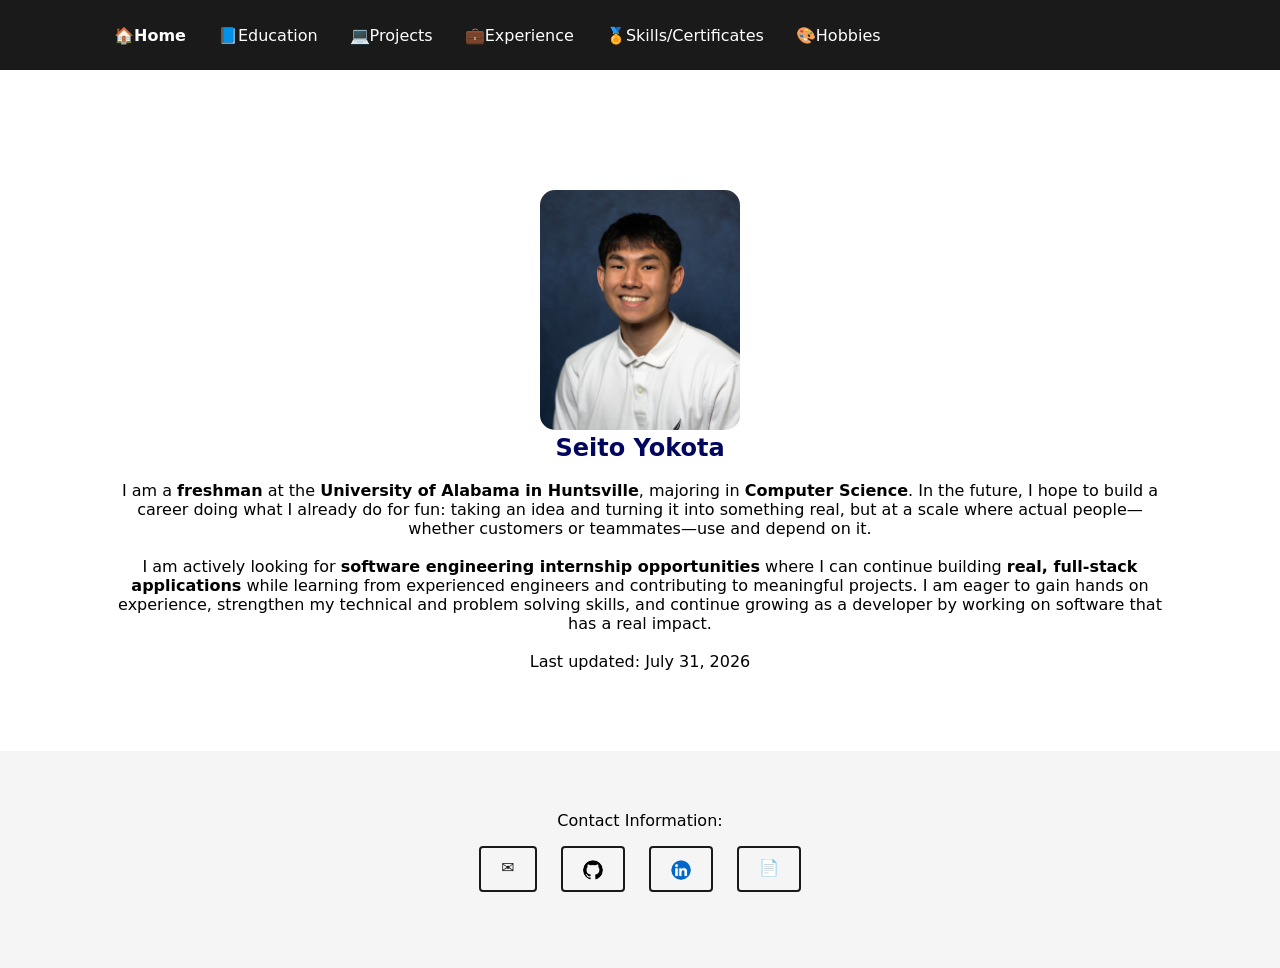
==== index.html @ 11d1aedc "Add JavaScript tag" ====
<!DOCTYPE html>
<html lang="en">
<head>
  <meta charset="UTF-8">
  <meta name="viewport" content="width=device-width, initial-scale=1.0">
  <title>Seito Yokota — Portfolio</title>
  <link rel="stylesheet" href="style.css">
  <link rel="icon" type="image/png" href="logo.png">
  <script src="script.js" defer></script>
</head>
<body>
  <header>
    <nav>
      <ul class="nav-links">
		<li><a href="index.html" style="font-weight: bold;">🏠Home</a></li>
        <li><a href="education.html">📘Education</a></li>
        <li><a href="projects.html">💻Projects</a></li>
        <li><a href="experience.html">💼Experience</a></li>
		    <li><a href="skills_certificates.html">🏅Skills/Certificates</a></li>
        <li><a href="hobbies.html">🎨Hobbies</a></li>
      </ul>
    </nav>
  </header>
 
  <main>
    <section id="home" class="hero">
	  <img src="Seito_Edited_compressed.jpg" alt="Professional headshot" width="200" height="240">
      <h1 style="color: #02075D">Seito Yokota</h1>
	  <br>
	  <p>I am a <b>freshman</b> at the <b>University of Alabama in Huntsville</b>, majoring in <b>Computer Science</b>. In the future, I hope to build a career doing what I already do for fun: taking an idea and turning it into something real, but at a scale where actual people—whether customers or teammates—use and depend on it.</p>
	  <br>
	  <p>I am actively looking for <b>software engineering internship opportunities</b> where I can continue building <b>real, full-stack applications</b> while learning from experienced engineers and contributing to meaningful projects. I am eager to gain hands on experience, strengthen my technical and problem solving skills, and continue growing as a developer by working on software that has a real impact.</p>
    <br>
    <p>Last updated: July 31, 2026</p>
    </section>
  </main>
  <footer id="contact">
    <p>Contact Information:</p>
    <div class="contact-links">
      <a href="mailto:seitoyokota15@icloud.com" target="_blank" class="btn-outline">✉️</a>
      <a href="https://github.com/seitoyokota" target="_blank" class="btn-outline"><img src="github.png" height="20" width="20" style="display: block; margin-top: 2px; margin-left: auto; margin-right: auto;"></a>
      <a href="https://www.linkedin.com/in/seito-yokota-b33b313a9/?lipi=urn%3Ali%3Apage%3Ad_flagship3_profile_view_base_contact_details%3BbzJiLSJiQAKnu9LNYkko7g%3D%3D" target="_blank" class="btn-outline"><img src="linkedin.png" height="20" width="20" style="display: block; margin-top: 2px; margin-left: auto; margin-right: auto;"></a>
      <a href="resume.pdf" target="_blank" class="btn-outline">📄</a>
    </div>
  </footer>
</body>
</html>
---- style.css ----
* {
  margin: 0;
  padding: 0;
  box-sizing: border-box;
}
a {
  color: black;
}
body {
  font-family: system-ui, sans-serif;
  padding-top: 70px;
}

header {
  position: fixed;
  top: 0;
  left: 0;
  width: 100%;
  height: 70px;
  background-color: #1a1a1a;
  z-index: 1000;
}

nav {
  display: flex;
  align-items: center;
  justify-content: space-between;
  height: 100%;
  max-width: 1100px;
  margin: 0 auto;
  padding: 0 24px;
}

.logo {
  color: #fff;
  font-size: 1.4rem;
  text-decoration: none;
  font-weight: 700;
}

.nav-links {
  display: flex;
  list-style: none;
  gap: 32px;
}

.container {
  display: flex;
  gap: 5px;
}

.nav-links a {
  color: #fff;
  text-decoration: none;
  font-size: 1rem;
}

a:hover {
  font-weight: bold;
}

section {
  padding: 80px 24px;
  max-width: 1100px;
  margin: 0 auto;
  scroll-margin-top: 70px;
}

.hero {
  padding-top: 120px;
  text-align: center;
}

.hero-links {
  margin-top: 24px;
  display: flex;
  gap: 16px;
  justify-content: center;
}

.btn, .btn-outline {
  padding: 10px 20px;
  border-radius: 4px;
  text-decoration: none;
  font-weight: 600;
}

.btn {
  background-color: #1a1a1a;
  color: #fff;
}

.btn-outline {
  border: 2px solid #1a1a1a;
  color: #1a1a1a;
}

.skills ul {
  display: flex;
  flex-wrap: wrap;
  gap: 12px;
  list-style: none;
  margin-top: 12px;
}

.skills li {
  background-color: #eee;
  padding: 6px 14px;
  border-radius: 4px;
}

.card {
  border: 1px solid #ddd;
  border-radius: 8px;
  padding: 24px;
  margin-bottom: 24px;
}

.project-links {
  display: flex;
  gap: 16px;
  margin-top: 12px;
}

.entry-dates {
  color: #666;
  font-size: 0.9rem;
}

.certificate-link {
  display: inline-block;
  margin-top: 8px;
  color: #1a1a1a;
  text-decoration: underline;
}

footer {
  text-align: center;
  padding: 60px 24px;
  background-color: #f5f5f5;
}

.contact-links {
  display: flex;
  justify-content: center;
  gap: 24px;
  margin: 16px 0;
}

img, video {
  border-radius: 15px;
}

.hidden {
  display: none;
}

@media (max-width: 600px) {
 
  header {
    height: auto;
    padding: 12px 0;
  }
 
  nav {
    flex-direction: column;
    gap: 12px;
    padding: 0 16px;
  }
 
  .nav-links {
    flex-wrap: wrap;
    justify-content: center;
    gap: 12px 20px;
  }
 
  .nav-links a {
    font-size: 0.9rem;
  }
 
  body {
    padding-top: 130px;
  }
 
  section {
    scroll-margin-top: 130px;
    padding: 48px 16px;
  }
 
  .hero {
    padding-top: 24px;
  }
 
  .hero-links {
    flex-wrap: wrap;
  }
 
  .contact-links {
    flex-wrap: wrap;
    gap: 16px;
  }
 
  footer {
    padding: 40px 16px;
  }
}
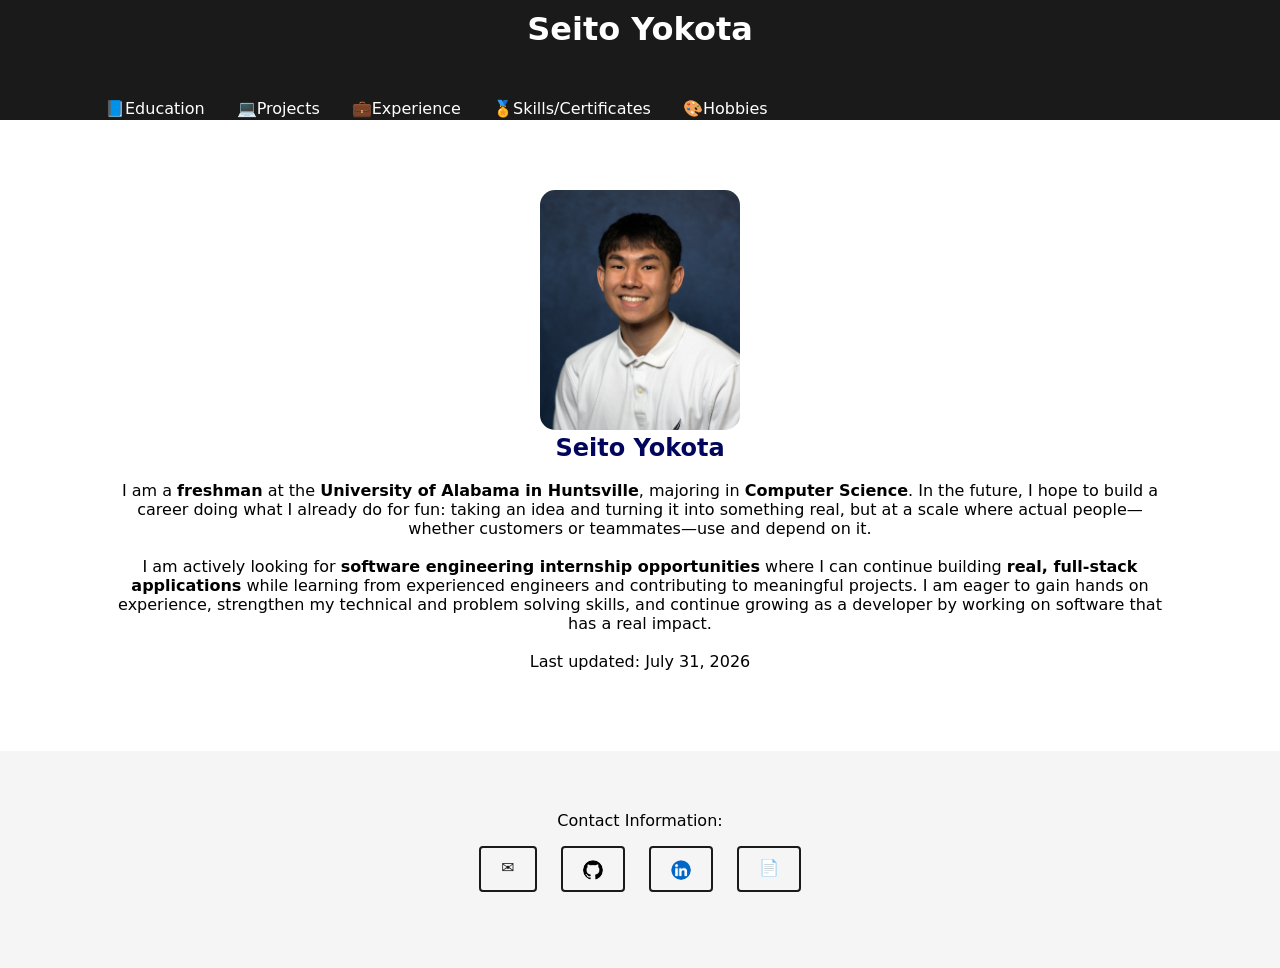
==== commit 9638b42c: "Format alignment" ====
--- a/index.html
+++ b/index.html
@@ -10,9 +10,9 @@
 </head>
 <body>
   <header>
+    <h1><a href="index.html" style="text-decoration: none; font-weight: bold; color: white; text-align: center; display: block; padding-top: 10px;">Seito Yokota</a></h1>
     <nav>
       <ul class="nav-links">
-		<li><a href="index.html" style="font-weight: bold;">🏠Home</a></li>
         <li><a href="education.html">📘Education</a></li>
         <li><a href="projects.html">💻Projects</a></li>
         <li><a href="experience.html">💼Experience</a></li>
--- a/style.css
+++ b/style.css
@@ -16,7 +16,7 @@
   top: 0;
   left: 0;
   width: 100%;
-  height: 70px;
+  height: 120px;
   background-color: #1a1a1a;
   z-index: 1000;
 }
@@ -28,7 +28,7 @@
   height: 100%;
   max-width: 1100px;
   margin: 0 auto;
-  padding: 0 24px;
+  padding: 0 15px;
 }
 
 .logo {
@@ -155,6 +155,22 @@
   display: none;
 }
 
+ul.dash-list {
+  list-style-type: none; /* Removes default bullets */
+  padding-left: 20px;       /* Resets default browser indentation */
+}
+
+ul.dash-list li {
+  position: relative;    /* Sets a baseline for the dash placement */
+  padding-left: 8px;   /* Creates space for the dash */
+}
+
+ul.dash-list li::before {
+  content: "-";          /* Inserts an em-dash (or use "-" for a hyphen) */
+  position: absolute;    /* Prevents the dash from pushing multi-line text */
+  left: -20px;               /* Aligns dash perfectly to the left */
+}
+
 @media (max-width: 600px) {
  
   header {
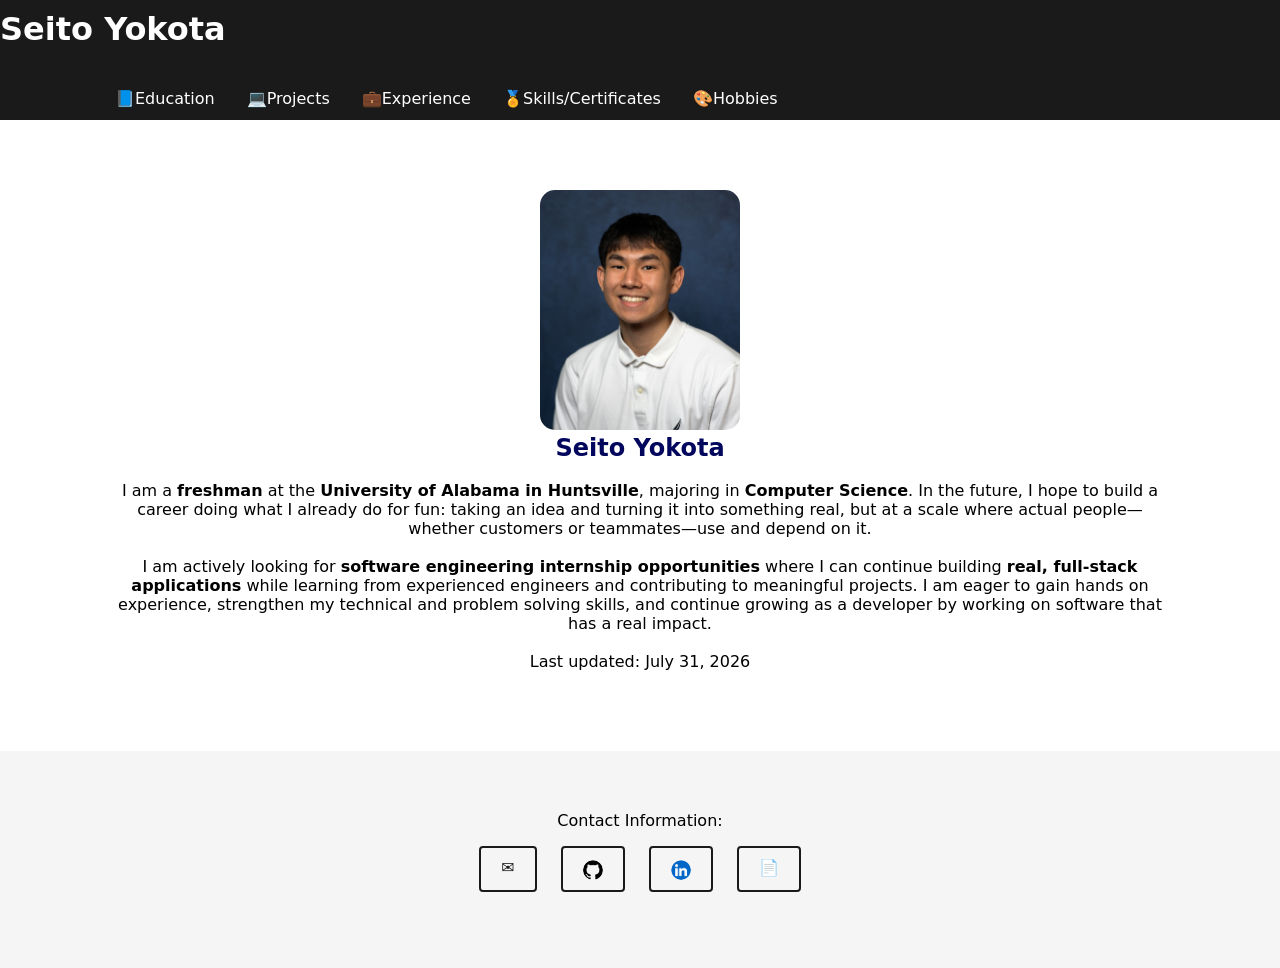
==== commit a8df32d8: "Hopefully header fix" ====
--- a/index.html
+++ b/index.html
@@ -10,7 +10,7 @@
 </head>
 <body>
   <header>
-    <h1><a href="index.html" style="text-decoration: none; font-weight: bold; color: white; text-align: center; display: block; padding-top: 10px;">Seito Yokota</a></h1>
+    <h1><a href="index.html" style="text-decoration: none; font-weight: bold; color: white; text-align: center; display: inline-block; padding-top: 10px;">Seito Yokota</a></h1>
     <nav>
       <ul class="nav-links">
         <li><a href="education.html">📘Education</a></li>
--- a/style.css
+++ b/style.css
@@ -27,8 +27,8 @@
   justify-content: space-between;
   height: 100%;
   max-width: 1100px;
-  margin: 0 auto;
-  padding: 0 15px;
+  margin: -10px auto;
+  padding: 0 25px;
 }
 
 .logo {
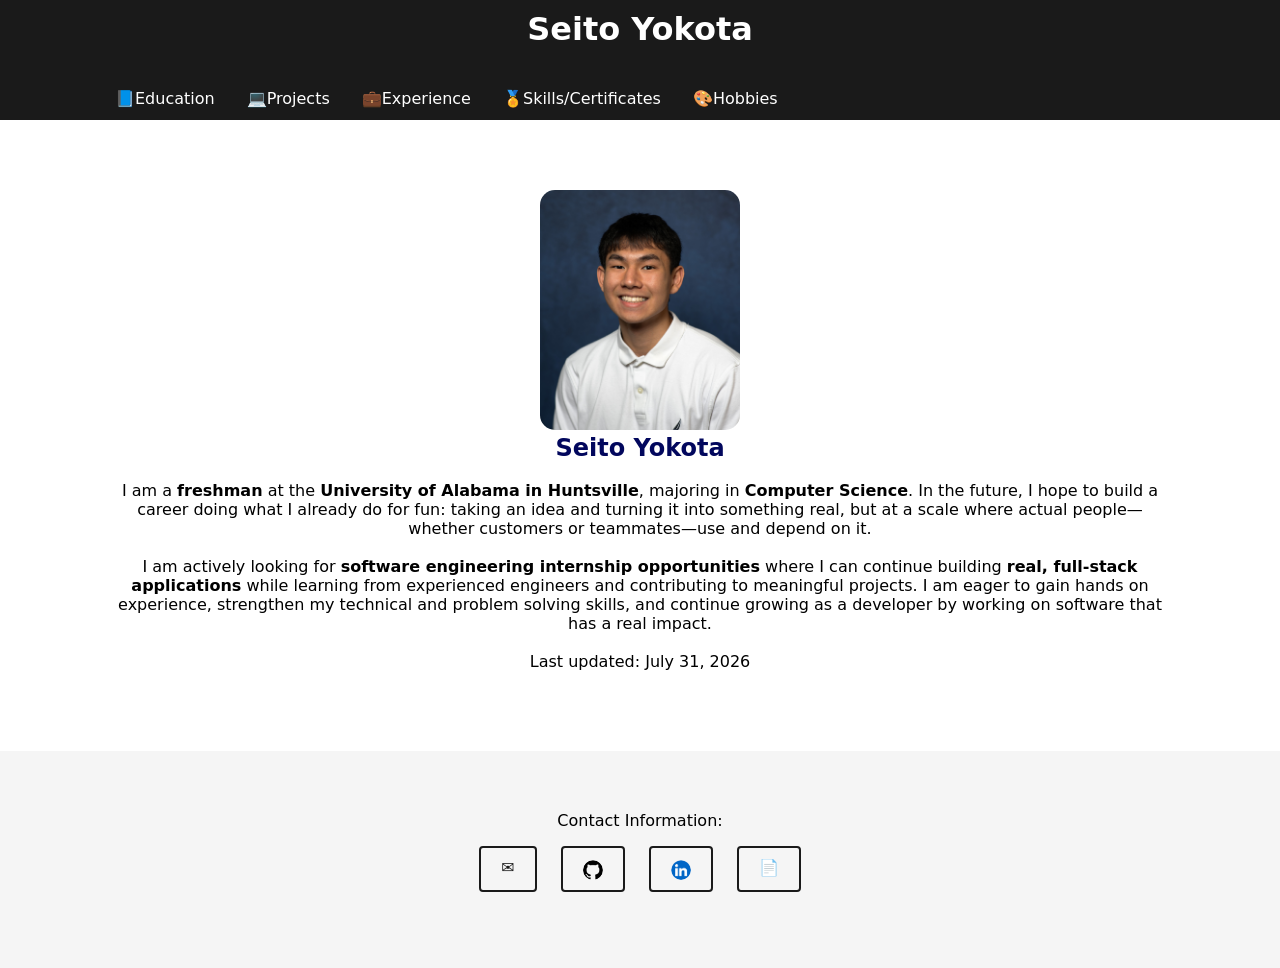
==== commit ce37de62: "Text to mid" ====
--- a/index.html
+++ b/index.html
@@ -10,7 +10,7 @@
 </head>
 <body>
   <header>
-    <h1><a href="index.html" style="text-decoration: none; font-weight: bold; color: white; text-align: center; display: inline-block; padding-top: 10px;">Seito Yokota</a></h1>
+    <h1><a href="index.html" style="text-decoration: none; font-weight: bold; color: white; text-align: center; display: block; padding-top: 10px;">Seito Yokota</a></h1>
     <nav>
       <ul class="nav-links">
         <li><a href="education.html">📘Education</a></li>
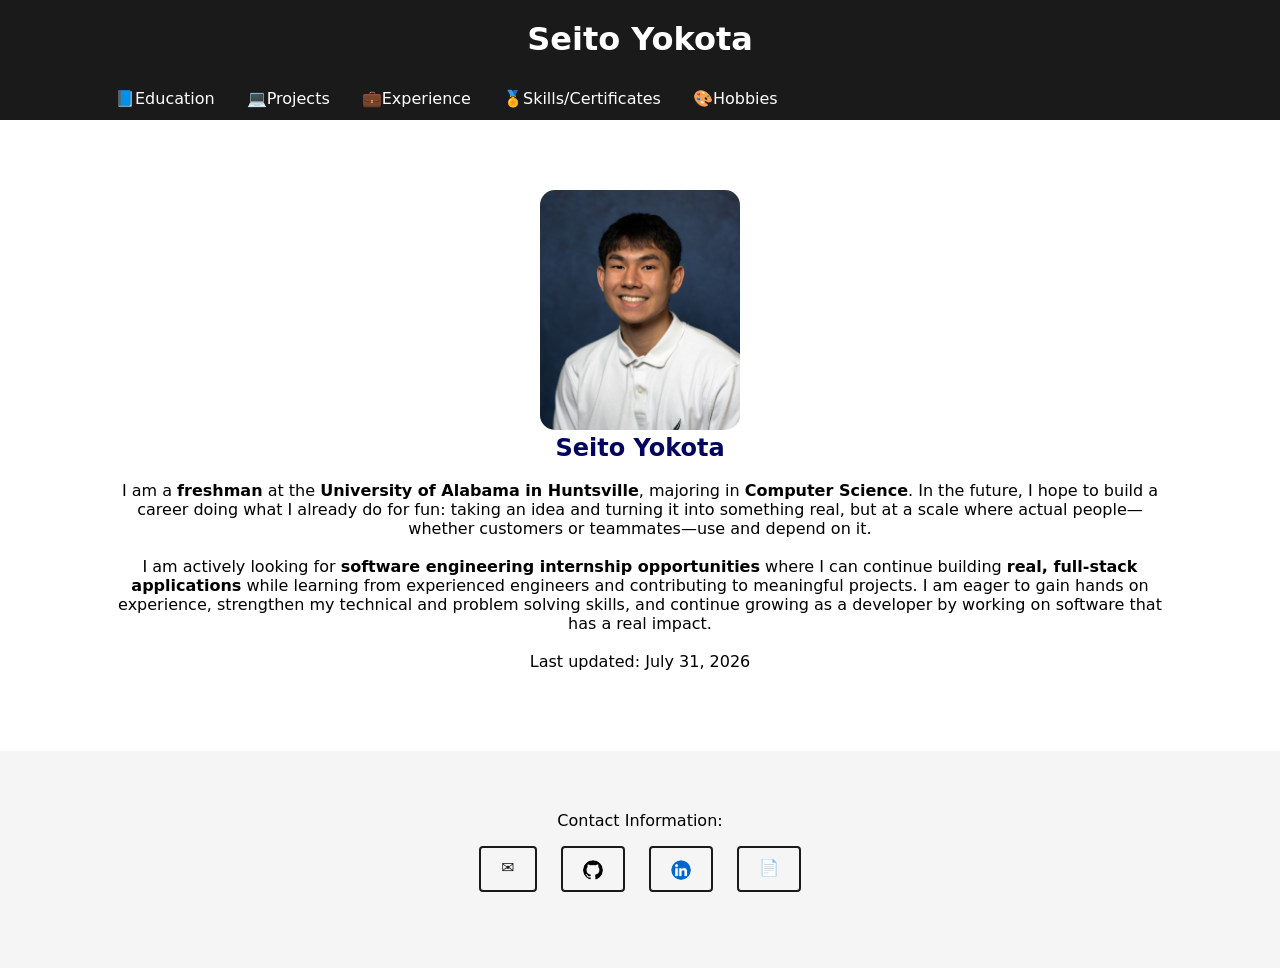
==== commit d9c6d4f1: "Adjustment" ====
--- a/index.html
+++ b/index.html
@@ -10,7 +10,7 @@
 </head>
 <body>
   <header>
-    <h1><a href="index.html" style="text-decoration: none; font-weight: bold; color: white; text-align: center; display: block; padding-top: 10px;">Seito Yokota</a></h1>
+    <h1><a href="index.html" style="text-decoration: none; font-weight: bold; color: white; text-align: center; display: block; padding-top: 20px;">Seito Yokota</a></h1>
     <nav>
       <ul class="nav-links">
         <li><a href="education.html">📘Education</a></li>
--- a/style.css
+++ b/style.css
@@ -27,7 +27,7 @@
   justify-content: space-between;
   height: 100%;
   max-width: 1100px;
-  margin: -10px auto;
+  margin: -20px auto;
   padding: 0 25px;
 }
 
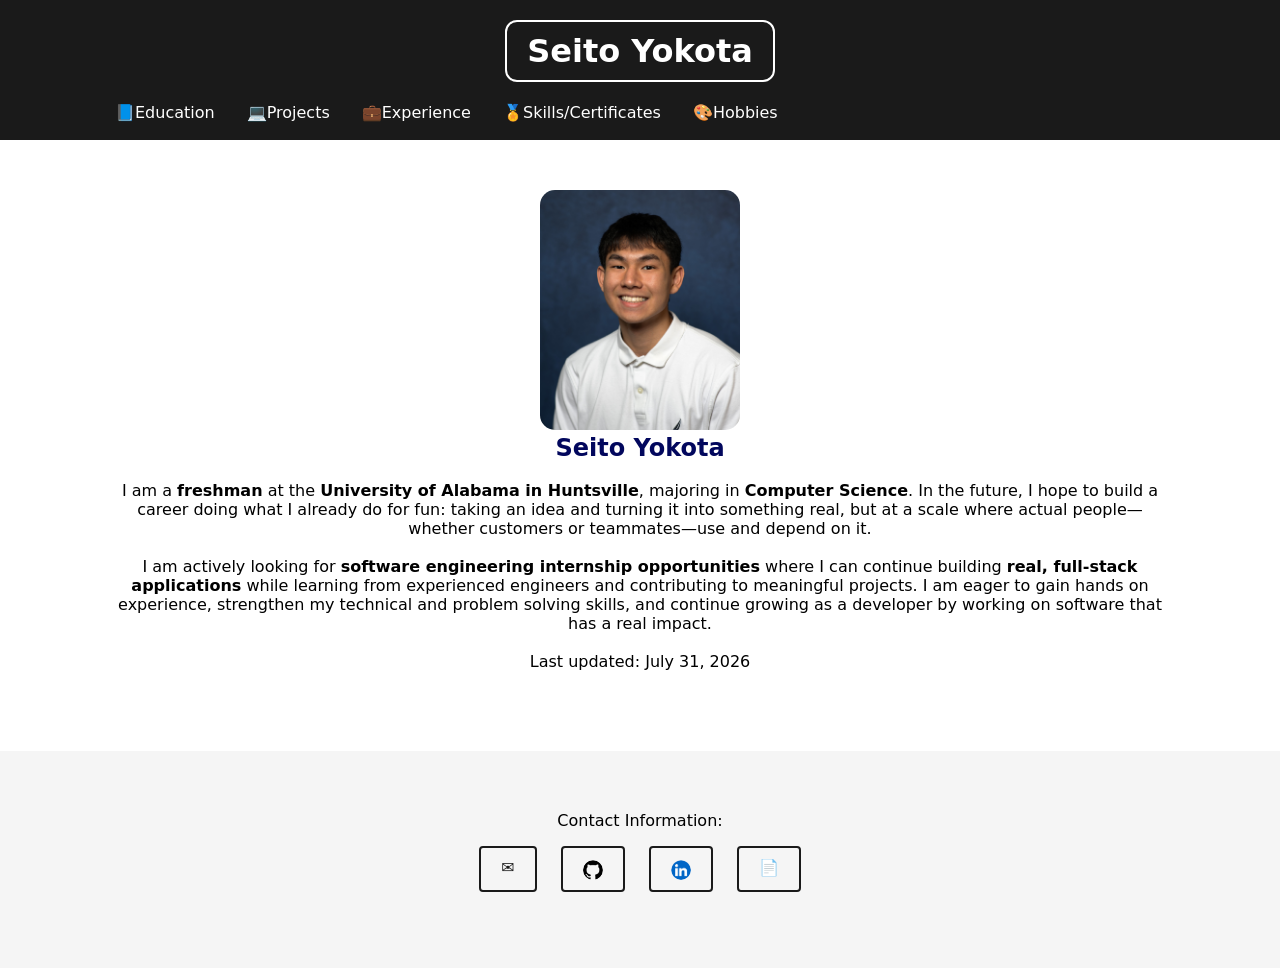
==== commit 61b4802e: "Adjust for all pages" ====
--- a/index.html
+++ b/index.html
@@ -10,7 +10,11 @@
 </head>
 <body>
   <header>
-    <h1><a href="index.html" style="text-decoration: none; font-weight: bold; color: white; text-align: center; display: block; padding-top: 20px;">Seito Yokota</a></h1>
+    <h1 style="text-align: center; padding-top: 20px;">
+        <a href="index.html" style="text-decoration: none; font-weight: bold; color: white; border: 2px solid white; border-radius: 12px; padding: 10px 20px; display: inline-block;">
+        Seito Yokota
+        </a>
+    </h1>
     <nav>
       <ul class="nav-links">
         <li><a href="education.html">📘Education</a></li>
--- a/style.css
+++ b/style.css
@@ -16,7 +16,7 @@
   top: 0;
   left: 0;
   width: 100%;
-  height: 120px;
+  height: 140px;
   background-color: #1a1a1a;
   z-index: 1000;
 }
@@ -27,7 +27,7 @@
   justify-content: space-between;
   height: 100%;
   max-width: 1100px;
-  margin: -20px auto;
+  margin: -40px auto 0 auto;
   padding: 0 25px;
 }
 
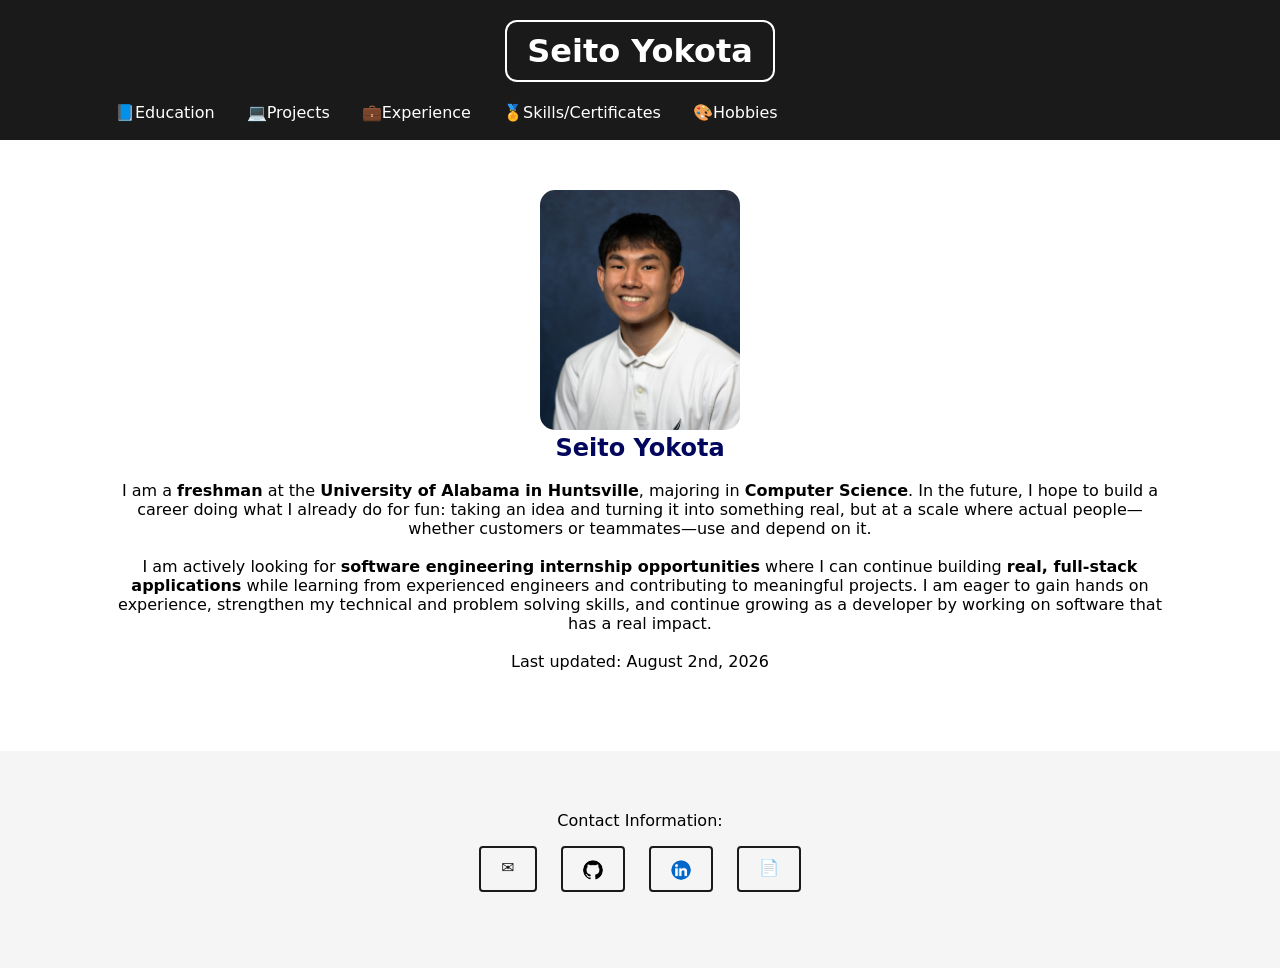
==== commit 277b5ba8: "Date update" ====
--- a/index.html
+++ b/index.html
@@ -35,7 +35,7 @@
 	  <br>
 	  <p>I am actively looking for <b>software engineering internship opportunities</b> where I can continue building <b>real, full-stack applications</b> while learning from experienced engineers and contributing to meaningful projects. I am eager to gain hands on experience, strengthen my technical and problem solving skills, and continue growing as a developer by working on software that has a real impact.</p>
     <br>
-    <p>Last updated: July 31, 2026</p>
+    <p>Last updated: August 2nd, 2026</p>
     </section>
   </main>
   <footer id="contact">
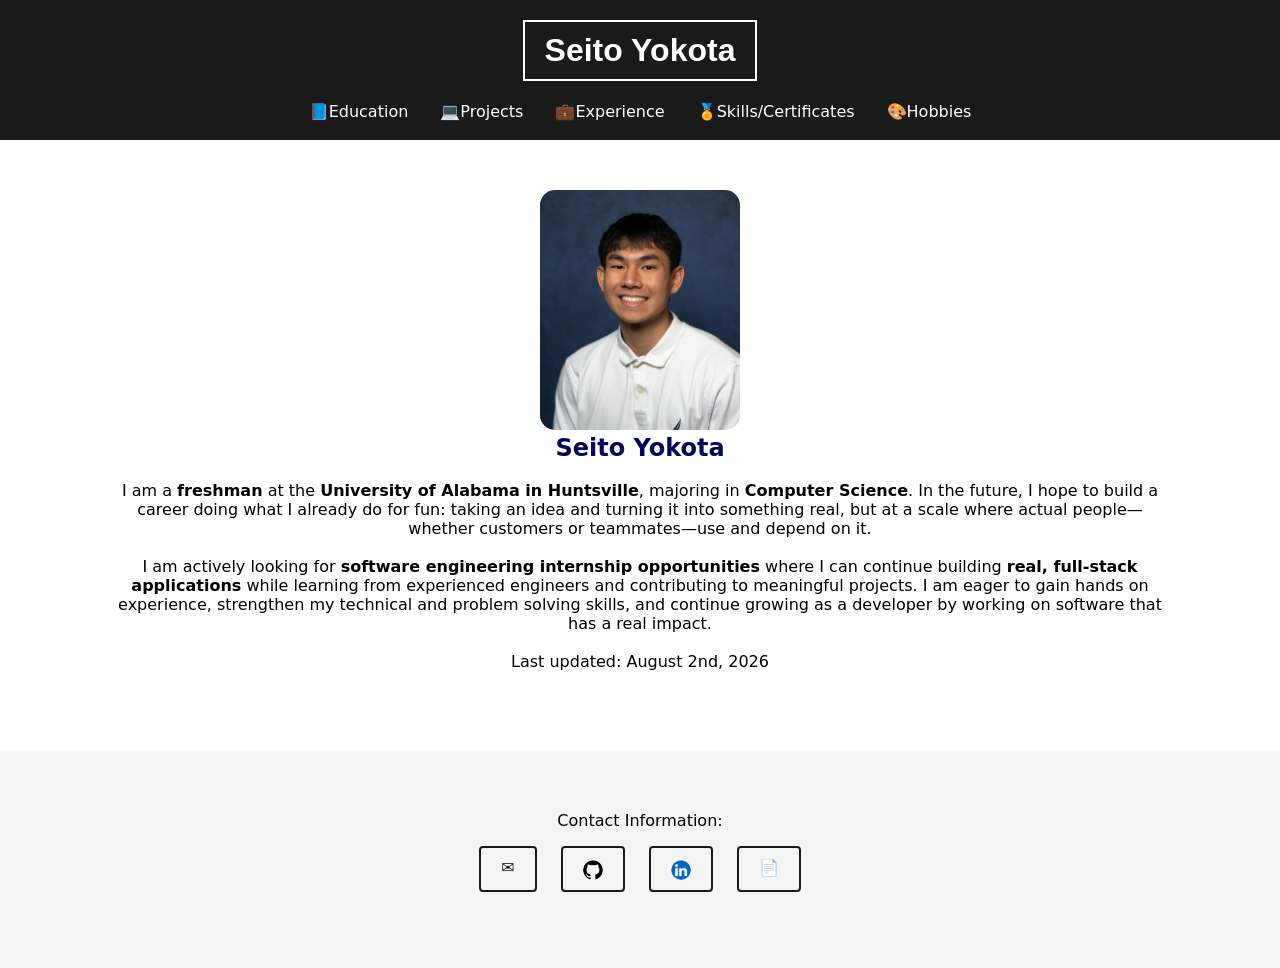
==== commit 47516853: "Font change for header" ====
--- a/index.html
+++ b/index.html
@@ -11,7 +11,7 @@
 <body>
   <header>
     <h1 style="text-align: center; padding-top: 20px;">
-        <a href="index.html" style="text-decoration: none; font-weight: bold; color: white; border: 2px solid white; border-radius: 12px; padding: 10px 20px; display: inline-block;">
+        <a href="index.html" style="text-decoration: none; font-weight: bold; color: white; border: 2px solid white; padding: 10px 20px; display: inline-block; font-family: Optima, sans-serif;">
         Seito Yokota
         </a>
     </h1>
--- a/style.css
+++ b/style.css
@@ -24,7 +24,7 @@
 nav {
   display: flex;
   align-items: center;
-  justify-content: space-between;
+  justify-content: center;
   height: 100%;
   max-width: 1100px;
   margin: -40px auto 0 auto;
@@ -42,6 +42,7 @@
   display: flex;
   list-style: none;
   gap: 32px;
+  padding: 0;
 }
 
 .container {
@@ -175,13 +176,13 @@
  
   header {
     height: auto;
-    padding: 12px 0;
+    padding: 0 0;
   }
  
   nav {
     flex-direction: column;
     gap: 12px;
-    padding: 0 16px;
+    padding: 50px 16px 15px;
   }
  
   .nav-links {
@@ -195,7 +196,7 @@
   }
  
   body {
-    padding-top: 130px;
+    padding-top: 175px;
   }
  
   section {
